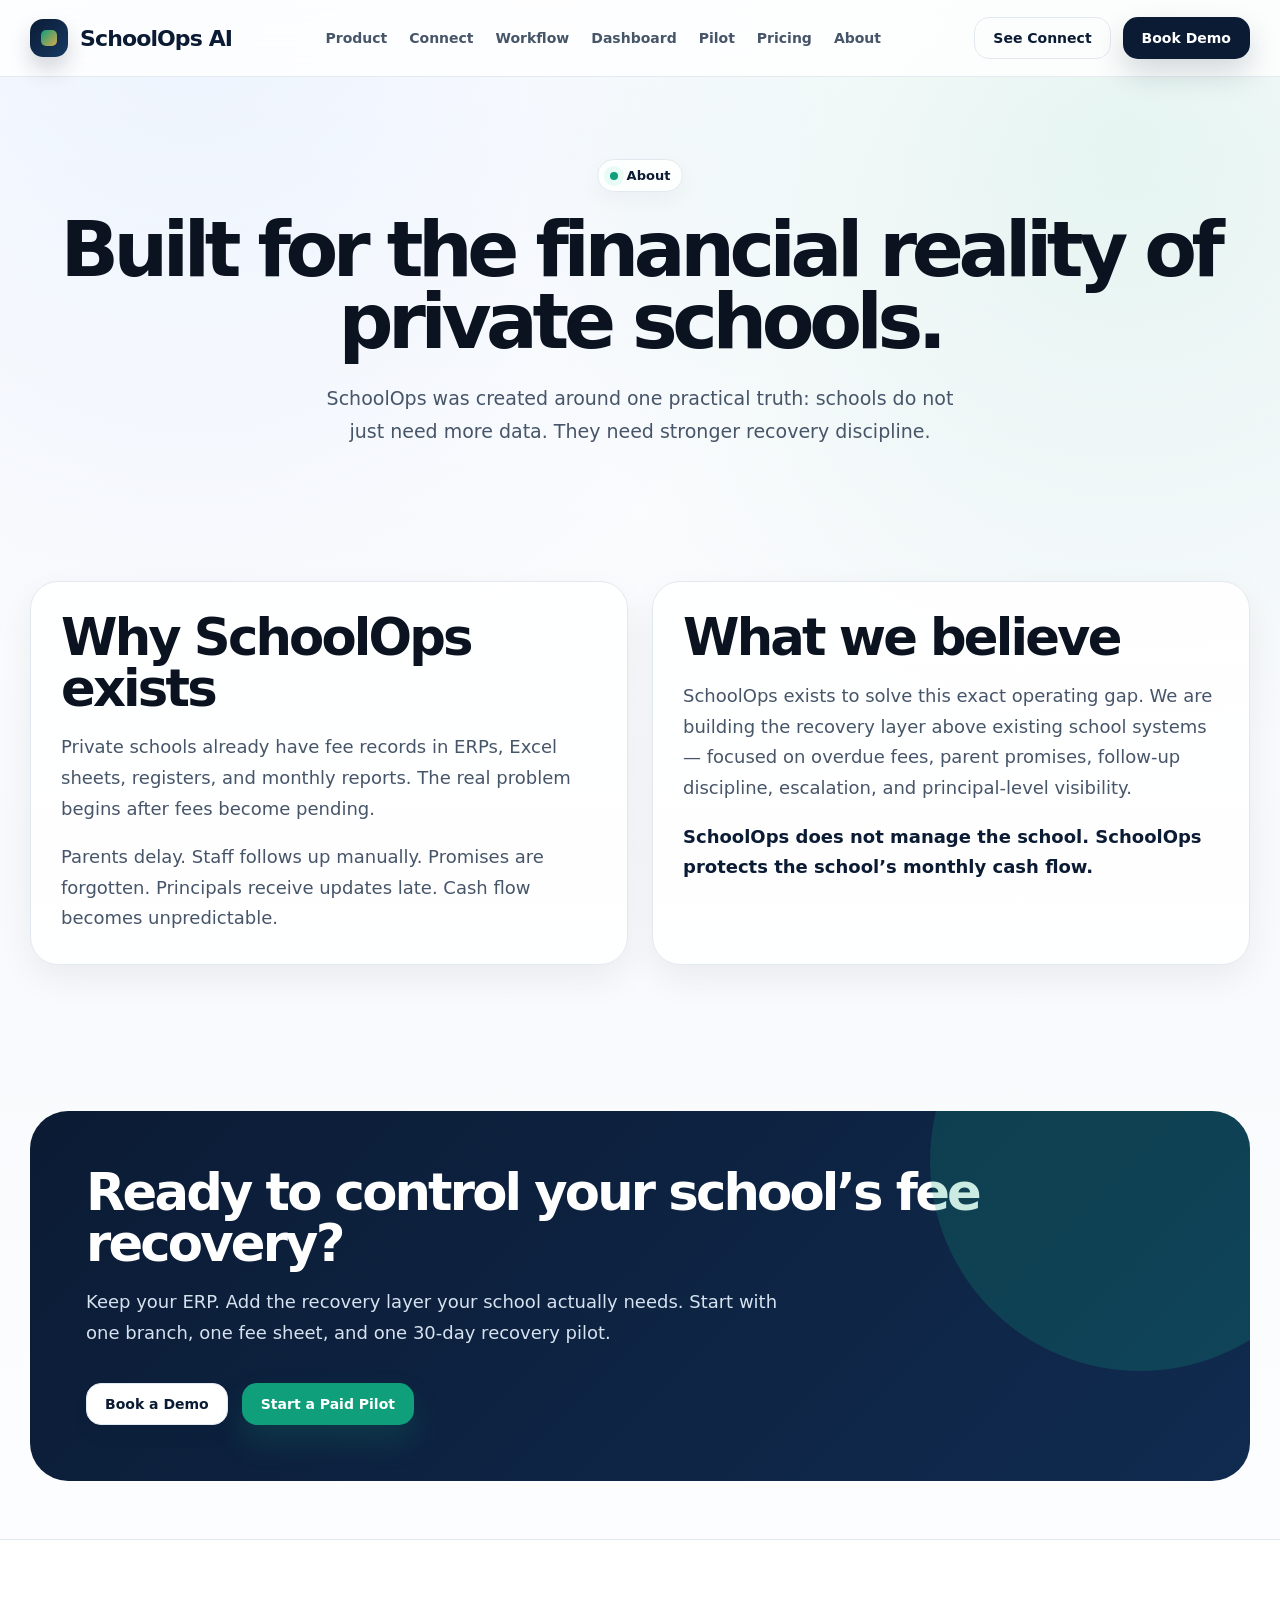
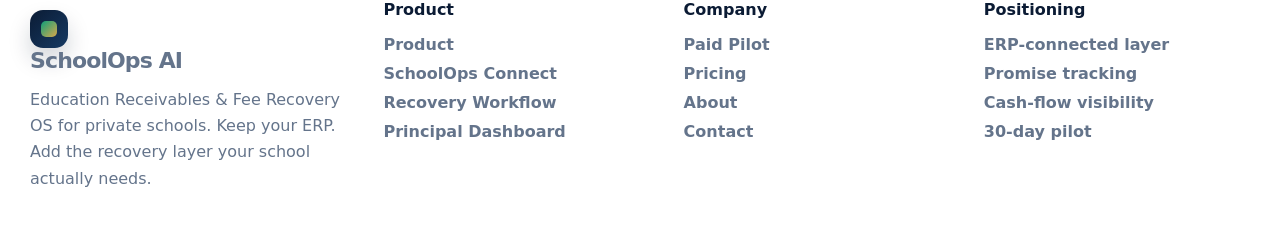
==== about.html @ 5b38db03 "SchoolOps_Website Fee_Recovery_OS" ====
<!doctype html>
<html lang="en">
<head>
  <meta charset="utf-8"><meta name="viewport" content="width=device-width, initial-scale=1">
  <title>About SchoolOps AI | SchoolOps AI</title>
  <meta name="description" content="Built for the financial reality of private schools.">
  <link rel="stylesheet" href="assets/styles.css">
</head>
<body>

<nav class="site-nav">
  <div class="container nav-inner">
    <a class="logo" href="index.html"><span class="logo-mark"><span></span></span>SchoolOps AI</a>
    <button class="mobile-toggle" aria-label="Open navigation"><span></span><span></span><span></span></button>
    <div class="nav-links">
      <a href="product.html">Product</a><a href="connect.html">Connect</a><a href="workflow.html">Workflow</a><a href="dashboard.html">Dashboard</a><a href="pilot.html">Pilot</a><a href="pricing.html">Pricing</a><a href="about.html">About</a>
    </div>
    <div class="nav-actions">
      <a class="btn ghost" href="connect.html">See Connect</a>
      <a class="btn primary" href="contact.html">Book Demo</a>
    </div>
  </div>
</nav>

<main>

<section class="page-hero">
  <div class="container">
    <div class="eyebrow"><span class="eyebrow-dot"></span> About</div>
    <h1>Built for the financial reality of private schools.</h1>
    <p class="lead">SchoolOps was created around one practical truth: schools do not just need more data. They need stronger recovery discipline.</p>
  </div>
</section>
<section class="section">
  <div class="container grid-2">
    <div class="card pad">
      <h2>Why SchoolOps exists</h2>
      <p class="section-copy">Private schools already have fee records in ERPs, Excel sheets, registers, and monthly reports. The real problem begins after fees become pending.</p>
      <p class="section-copy">Parents delay. Staff follows up manually. Promises are forgotten. Principals receive updates late. Cash flow becomes unpredictable.</p>
    </div>
    <div class="card pad">
      <h2>What we believe</h2>
      <p class="section-copy">SchoolOps exists to solve this exact operating gap. We are building the recovery layer above existing school systems — focused on overdue fees, parent promises, follow-up discipline, escalation, and principal-level visibility.</p>
      <p class="section-copy" style="font-weight:900;color:var(--navy)">SchoolOps does not manage the school. SchoolOps protects the school’s monthly cash flow.</p>
    </div>
  </div>
</section>


<section class="section tight">
  <div class="container">
    <div class="cta-banner">
      <h2>Ready to control your school’s fee recovery?</h2>
      <p>Keep your ERP. Add the recovery layer your school actually needs. Start with one branch, one fee sheet, and one 30-day recovery pilot.</p>
      <div class="hero-actions">
        <a class="btn secondary" href="contact.html">Book a Demo</a>
        <a class="btn emerald" href="pilot.html">Start a Paid Pilot</a>
      </div>
    </div>
  </div>
</section>

</main>

<footer class="footer">
  <div class="container footer-grid">
    <div>
      <a class="logo" href="index.html"><span class="logo-mark"><span></span></span>SchoolOps AI</a>
      <p>Education Receivables & Fee Recovery OS for private schools. Keep your ERP. Add the recovery layer your school actually needs.</p>
    </div>
    <div>
      <h4>Product</h4>
      <a href="product.html">Product</a>
      <a href="connect.html">SchoolOps Connect</a>
      <a href="workflow.html">Recovery Workflow</a>
      <a href="dashboard.html">Principal Dashboard</a>
    </div>
    <div>
      <h4>Company</h4>
      <a href="pilot.html">Paid Pilot</a>
      <a href="pricing.html">Pricing</a>
      <a href="about.html">About</a>
      <a href="contact.html">Contact</a>
    </div>
    <div>
      <h4>Positioning</h4>
      <a href="connect.html">ERP-connected layer</a>
      <a href="workflow.html">Promise tracking</a>
      <a href="dashboard.html">Cash-flow visibility</a>
      <a href="pilot.html">30-day pilot</a>
    </div>
  </div>
</footer>

<script src="assets/script.js"></script>
</body>
</html>
---- assets/styles.css ----
:root{
  --navy:#0B1B34;
  --ink:#0B1220;
  --slate:#64748B;
  --muted:#94A3B8;
  --line:#E2E8F0;
  --soft:#F7F9FC;
  --ivory:#FCFAF5;
  --white:#FFFFFF;
  --emerald:#0F9F7A;
  --emerald-soft:#E9FBF5;
  --gold:#D7A84B;
  --gold-soft:#FFF7E6;
  --blue:#3B82F6;
  --blue-soft:#ECF4FF;
  --red:#EF4444;
  --red-soft:#FFF1F2;
  --amber:#F59E0B;
  --amber-soft:#FFF7E6;
  --purple:#7C3AED;
  --purple-soft:#F5F0FF;
  --shadow:0 24px 70px rgba(15,23,42,.08);
  --shadow-soft:0 14px 35px rgba(15,23,42,.06);
  --radius:28px;
  --radius-sm:18px;
  --max:1220px;
}
*{box-sizing:border-box}
html{scroll-behavior:smooth}
body{
  margin:0;
  font-family:Inter, ui-sans-serif, system-ui, -apple-system, BlinkMacSystemFont, "Segoe UI", sans-serif;
  color:var(--ink);
  background:
    radial-gradient(circle at 15% 0%, rgba(59,130,246,.09), transparent 32%),
    radial-gradient(circle at 88% 8%, rgba(15,159,122,.10), transparent 30%),
    linear-gradient(180deg,#fff 0%,#f7f9fc 46%,#fff 100%);
  overflow-x:hidden;
}
a{color:inherit;text-decoration:none}
button,input,select,textarea{font:inherit}
.container{width:min(var(--max),calc(100% - 40px));margin:0 auto}
.site-nav{
  position:sticky;top:0;z-index:100;
  backdrop-filter:blur(18px);
  background:rgba(255,255,255,.82);
  border-bottom:1px solid rgba(226,232,240,.88);
}
.nav-inner{height:76px;display:flex;align-items:center;justify-content:space-between;gap:24px}
.logo{display:flex;align-items:center;gap:12px;font-weight:900;letter-spacing:-.04em;color:var(--navy);font-size:22px}
.logo-mark{width:38px;height:38px;border-radius:13px;background:linear-gradient(135deg,var(--navy),#163A63);display:grid;place-items:center;color:#fff;box-shadow:0 12px 22px rgba(11,27,52,.18)}
.logo-mark span{width:16px;height:16px;border-radius:5px;background:linear-gradient(135deg,var(--emerald),var(--gold));display:block}
.nav-links{display:flex;align-items:center;gap:22px;color:#475569;font-size:14px;font-weight:700}
.nav-links a{transition:.2s}
.nav-links a:hover{color:var(--navy)}
.nav-actions{display:flex;align-items:center;gap:12px}
.btn{
  display:inline-flex;align-items:center;justify-content:center;gap:10px;
  padding:13px 18px;border-radius:15px;border:1px solid transparent;
  font-weight:800;font-size:14px;line-height:1;cursor:pointer;transition:.25s ease;
}
.btn.primary{background:var(--navy);color:#fff;box-shadow:0 14px 30px rgba(11,27,52,.17)}
.btn.primary:hover{transform:translateY(-2px);box-shadow:0 20px 45px rgba(11,27,52,.23)}
.btn.secondary{background:#fff;color:var(--navy);border-color:var(--line);box-shadow:0 10px 20px rgba(15,23,42,.04)}
.btn.secondary:hover{border-color:#CBD5E1;transform:translateY(-2px)}
.btn.emerald{background:var(--emerald);color:#fff;box-shadow:0 16px 30px rgba(15,159,122,.18)}
.btn.ghost{background:transparent;color:var(--navy);border-color:var(--line)}
.mobile-toggle{display:none;border:0;background:#fff;border:1px solid var(--line);border-radius:12px;width:44px;height:44px}
.mobile-toggle span{display:block;width:18px;height:2px;background:var(--navy);margin:4px auto;border-radius:2px}
.hero{padding:96px 0 70px;position:relative}
.hero-grid{display:grid;grid-template-columns:1.02fr .98fr;gap:58px;align-items:center}
.eyebrow{
  display:inline-flex;align-items:center;gap:9px;
  padding:8px 12px;border:1px solid var(--line);border-radius:999px;background:rgba(255,255,255,.85);
  color:var(--navy);font-size:13px;font-weight:900;box-shadow:0 8px 22px rgba(15,23,42,.04)
}
.eyebrow-dot{width:8px;height:8px;border-radius:50%;background:var(--emerald);box-shadow:0 0 0 6px var(--emerald-soft)}
h1,h2,h3,p{margin:0}
h1{font-size:clamp(48px,6vw,78px);line-height:.94;letter-spacing:-.07em;color:var(--ink);margin-top:22px}
h2{font-size:clamp(34px,4vw,54px);line-height:1;letter-spacing:-.055em;color:var(--ink)}
h3{font-size:23px;letter-spacing:-.035em;color:var(--ink)}
.lead{font-size:19px;line-height:1.7;color:#475569;margin-top:24px;max-width:665px}
.hero-actions{display:flex;gap:14px;align-items:center;margin-top:34px;flex-wrap:wrap}
.trust-line{margin-top:22px;color:#64748B;font-size:14px;font-weight:700}
.mini-proof{display:flex;gap:12px;flex-wrap:wrap;margin-top:28px}
.proof-pill{padding:10px 13px;border:1px solid var(--line);border-radius:999px;background:#fff;font-size:13px;color:#475569;font-weight:800}
.section{padding:88px 0}
.section.tight{padding:58px 0}
.section-head{max-width:780px;margin-bottom:34px}
.section-head.center{text-align:center;margin-left:auto;margin-right:auto}
.section-kicker{color:var(--emerald);font-weight:900;text-transform:uppercase;letter-spacing:.14em;font-size:12px;margin-bottom:13px}
.section-copy{font-size:18px;line-height:1.7;color:#475569;margin-top:18px}
.card{
  background:rgba(255,255,255,.92);border:1px solid var(--line);border-radius:var(--radius);
  box-shadow:var(--shadow-soft);position:relative;
}
.card.pad{padding:30px}
.grid-2{display:grid;grid-template-columns:1fr 1fr;gap:24px}
.grid-3{display:grid;grid-template-columns:repeat(3,1fr);gap:22px}
.grid-4{display:grid;grid-template-columns:repeat(4,1fr);gap:18px}
.metric-grid{display:grid;grid-template-columns:repeat(4,1fr);gap:16px}
.metric-card{padding:20px;border-radius:22px;background:#fff;border:1px solid var(--line)}
.metric-label{font-size:12px;color:var(--slate);font-weight:900;text-transform:uppercase;letter-spacing:.08em}
.metric-value{font-size:30px;letter-spacing:-.055em;font-weight:900;margin-top:7px;color:var(--ink)}
.metric-tag{display:inline-flex;margin-top:12px;font-size:12px;font-weight:900;padding:7px 9px;border-radius:999px}
.tag-green{background:var(--emerald-soft);color:var(--emerald)}
.tag-red{background:var(--red-soft);color:var(--red)}
.tag-gold{background:var(--gold-soft);color:#A66D00}
.tag-blue{background:var(--blue-soft);color:var(--blue)}
.dashboard-shell{
  padding:16px;border-radius:32px;background:linear-gradient(180deg,#fff,#f8fafc);
  border:1px solid rgba(226,232,240,.95);box-shadow:0 34px 90px rgba(15,23,42,.12);
}
.dashboard-top{display:flex;align-items:center;justify-content:space-between;padding:10px 12px 18px}
.window-dots{display:flex;gap:7px}
.window-dots span{width:10px;height:10px;border-radius:50%;background:#CBD5E1}
.dash-title{font-weight:900;color:var(--navy);font-size:14px}
.dashboard-card{background:#fff;border:1px solid var(--line);border-radius:24px;padding:22px;box-shadow:0 12px 25px rgba(15,23,42,.045)}
.hero-dashboard{display:grid;gap:16px}
.hero-dashboard .big-panel{display:grid;grid-template-columns:1fr .86fr;gap:16px}
.chart-line{height:176px;margin-top:18px;border-radius:20px;background:
  linear-gradient(180deg,rgba(15,159,122,.10),transparent),
  repeating-linear-gradient(0deg,#fff,#fff 38px,#f1f5f9 39px);
  position:relative;overflow:hidden;
}
.chart-line svg{position:absolute;inset:0;width:100%;height:100%}
.risk-list{display:grid;gap:11px;margin-top:14px}
.risk-row{display:flex;align-items:center;justify-content:space-between;padding:12px 13px;background:#f8fafc;border-radius:15px;border:1px solid #edf2f7}
.risk-row strong{font-size:14px}.risk-row span{font-size:13px;font-weight:900}
.table{width:100%;border-collapse:collapse;margin-top:16px}
.table th{text-align:left;color:#64748B;font-size:12px;text-transform:uppercase;letter-spacing:.08em;padding:12px 10px;border-bottom:1px solid var(--line)}
.table td{font-size:14px;padding:14px 10px;border-bottom:1px solid #edf2f7;font-weight:700;color:#1e293b}
.flow-strip{display:grid;grid-template-columns:repeat(5,1fr);gap:12px;margin-top:30px}
.flow-box{background:#fff;border:1px solid var(--line);border-radius:22px;padding:20px;position:relative;box-shadow:var(--shadow-soft)}
.flow-box:not(:last-child)::after{content:"→";position:absolute;right:-20px;top:50%;transform:translateY(-50%);color:#CBD5E1;font-size:24px;font-weight:900;z-index:2}
.flow-box strong{display:block;font-size:15px;color:var(--navy);margin-bottom:8px}
.flow-box p{font-size:13px;line-height:1.45;color:var(--slate)}
.compare{overflow:hidden}
.compare-grid{display:grid;grid-template-columns:1fr 1fr}
.compare-col{padding:32px}
.compare-col:first-child{border-right:1px solid var(--line)}
.compare-title{display:flex;align-items:center;gap:10px;font-weight:900;color:var(--navy);font-size:20px;margin-bottom:18px}
.check-list{display:grid;gap:13px}
.check-list li{list-style:none;display:flex;gap:10px;color:#475569;line-height:1.45;font-weight:700}
.check{width:22px;height:22px;border-radius:50%;display:inline-grid;place-items:center;flex:0 0 22px;background:var(--emerald-soft);color:var(--emerald);font-size:13px;font-weight:900}
.xcheck{background:#F1F5F9;color:#94A3B8}
.steps{display:grid;grid-template-columns:repeat(3,1fr);gap:22px;margin-top:30px}
.step-card{padding:28px;background:#fff;border:1px solid var(--line);border-radius:28px;box-shadow:var(--shadow-soft)}
.step-num{width:42px;height:42px;border-radius:15px;background:var(--navy);color:#fff;display:grid;place-items:center;font-weight:900;margin-bottom:20px}
.step-card p{color:#64748B;line-height:1.65;margin-top:12px}
.mock-connect{padding:18px;margin-top:28px}
.mapping-ui{display:grid;grid-template-columns:.85fr 1fr;gap:18px}
.file-list,.map-list{display:grid;gap:11px}
.file-item,.map-item{padding:13px 14px;border-radius:16px;background:#f8fafc;border:1px solid var(--line);font-weight:800;color:#334155;font-size:14px}
.map-item{display:flex;justify-content:space-between;gap:10px;align-items:center}
.map-item span:last-child{background:var(--emerald-soft);color:var(--emerald);padding:7px 10px;border-radius:999px;font-size:12px}
.timeline{display:grid;grid-template-columns:repeat(4,1fr);gap:18px;margin-top:34px}
.timeline-card{padding:24px;border-radius:26px;background:#fff;border:1px solid var(--line);box-shadow:var(--shadow-soft)}
.timeline-card .mini{font-size:13px;color:var(--emerald);font-weight:900;margin-bottom:12px}
.timeline-card p{color:#64748B;line-height:1.55;margin-top:10px}
.feature-card{padding:26px;background:#fff;border:1px solid var(--line);border-radius:26px;box-shadow:var(--shadow-soft)}
.icon{
  width:46px;height:46px;border-radius:16px;background:var(--blue-soft);color:var(--blue);display:grid;place-items:center;font-weight:900;margin-bottom:18px;
}
.icon.green{background:var(--emerald-soft);color:var(--emerald)}
.icon.gold{background:var(--gold-soft);color:#A66D00}
.icon.red{background:var(--red-soft);color:var(--red)}
.feature-card p{color:#64748B;line-height:1.58;margin-top:12px}
.pilot-card{
  display:grid;grid-template-columns:1fr .85fr;gap:34px;align-items:center;
  padding:42px;border-radius:34px;background:linear-gradient(135deg,#fff,#f8fafc);border:1px solid var(--line);box-shadow:var(--shadow);
}
.pilot-list{display:grid;gap:12px;margin-top:24px}
.pilot-list div{display:flex;gap:10px;font-weight:800;color:#475569}
.pricing-card{padding:30px;background:#fff;border:1px solid var(--line);border-radius:30px;box-shadow:var(--shadow-soft);display:flex;flex-direction:column;min-height:370px}
.pricing-card.featured{border-color:rgba(15,159,122,.4);box-shadow:0 26px 70px rgba(15,159,122,.10)}
.price-label{color:var(--emerald);font-weight:900;font-size:13px;text-transform:uppercase;letter-spacing:.12em}
.price-title{font-size:26px;font-weight:900;letter-spacing:-.04em;margin-top:10px;color:var(--navy)}
.price-copy{font-size:15px;color:#64748B;line-height:1.65;margin-top:12px}
.price-note{margin-top:18px;color:var(--ink);font-size:24px;font-weight:900;letter-spacing:-.04em}
.pricing-card ul{padding:0;margin:22px 0;display:grid;gap:10px}
.pricing-card li{list-style:none;color:#475569;font-weight:750;display:flex;gap:9px;line-height:1.35}
.pricing-card .btn{margin-top:auto}
.security-grid{display:grid;grid-template-columns:repeat(3,1fr);gap:18px}
.security-item{background:#fff;border:1px solid var(--line);border-radius:22px;padding:21px;box-shadow:var(--shadow-soft)}
.security-item strong{display:block;color:var(--navy);margin-bottom:7px}
.security-item p{color:#64748B;line-height:1.52;font-size:14px}
.faq{display:grid;gap:12px}
.faq-item{background:#fff;border:1px solid var(--line);border-radius:20px;overflow:hidden}
.faq-q{display:flex;justify-content:space-between;gap:20px;width:100%;padding:22px 24px;background:#fff;border:0;text-align:left;font-weight:900;color:var(--navy);cursor:pointer}
.faq-a{display:none;padding:0 24px 22px;color:#64748B;line-height:1.65}
.faq-item.active .faq-a{display:block}
.cta-banner{padding:56px;border-radius:38px;background:linear-gradient(135deg,var(--navy),#102B50);color:#fff;position:relative;overflow:hidden}
.cta-banner::after{content:"";position:absolute;right:-100px;top:-160px;width:420px;height:420px;border-radius:50%;background:rgba(15,159,122,.22)}
.cta-banner h2{color:#fff}
.cta-banner p{color:#D6E2EF;line-height:1.7;font-size:18px;margin-top:18px;max-width:720px}
.cta-banner .btn.secondary{background:#fff;color:var(--navy)}
.footer{padding:60px 0;background:#fff;border-top:1px solid var(--line)}
.footer-grid{display:grid;grid-template-columns:1.2fr repeat(3,1fr);gap:34px}
.footer p{color:#64748B;line-height:1.65;margin-top:14px}
.footer h4{margin:0 0 16px;color:var(--navy)}
.footer a{display:block;color:#64748B;margin:10px 0;font-weight:700}
.page-hero{padding:82px 0 46px;text-align:center}
.page-hero .lead{margin-left:auto;margin-right:auto}
.subnav-note{display:inline-flex;margin-top:24px;padding:11px 15px;border-radius:999px;background:#fff;border:1px solid var(--line);color:#64748B;font-weight:800;font-size:14px}
.form-card{padding:32px;background:#fff;border:1px solid var(--line);border-radius:30px;box-shadow:var(--shadow)}
.form-grid{display:grid;grid-template-columns:1fr 1fr;gap:16px}
.field{display:grid;gap:7px}
.field.full{grid-column:1/-1}
label{font-weight:900;color:var(--navy);font-size:13px}
input,select,textarea{
  width:100%;border:1px solid var(--line);background:#fff;border-radius:15px;padding:14px 15px;color:var(--ink);outline:none;transition:.2s
}
input:focus,select:focus,textarea:focus{border-color:var(--emerald);box-shadow:0 0 0 4px var(--emerald-soft)}
textarea{min-height:132px;resize:vertical}
.success-message{display:none;margin-top:16px;padding:15px;border-radius:15px;background:var(--emerald-soft);color:var(--emerald);font-weight:900}
.success-message.show{display:block}
@media (max-width: 1050px){
  .hero-grid,.grid-2,.pilot-card{grid-template-columns:1fr}
  .metric-grid,.grid-4{grid-template-columns:repeat(2,1fr)}
  .timeline,.steps,.grid-3,.security-grid{grid-template-columns:1fr 1fr}
  .flow-strip{grid-template-columns:1fr}
  .flow-box::after{display:none}
  .mapping-ui{grid-template-columns:1fr}
  .footer-grid{grid-template-columns:1fr 1fr}
}
@media (max-width: 820px){
  .nav-links,.nav-actions{display:none}
  .mobile-toggle{display:block}
  .nav-inner.open .nav-links,.nav-inner.open .nav-actions{
    display:flex;position:absolute;left:20px;right:20px;top:86px;background:#fff;border:1px solid var(--line);border-radius:24px;padding:22px;box-shadow:var(--shadow);flex-direction:column;align-items:flex-start
  }
  .nav-inner.open .nav-actions{top:330px}
  h1{font-size:45px}
  h2{font-size:34px}
  .hero{padding-top:60px}
  .metric-grid,.grid-3,.grid-4,.steps,.timeline,.security-grid,.form-grid{grid-template-columns:1fr}
  .compare-grid{grid-template-columns:1fr}
  .compare-col:first-child{border-right:0;border-bottom:1px solid var(--line)}
  .footer-grid{grid-template-columns:1fr}
  .cta-banner{padding:36px}
  .container{width:min(var(--max),calc(100% - 28px))}
}
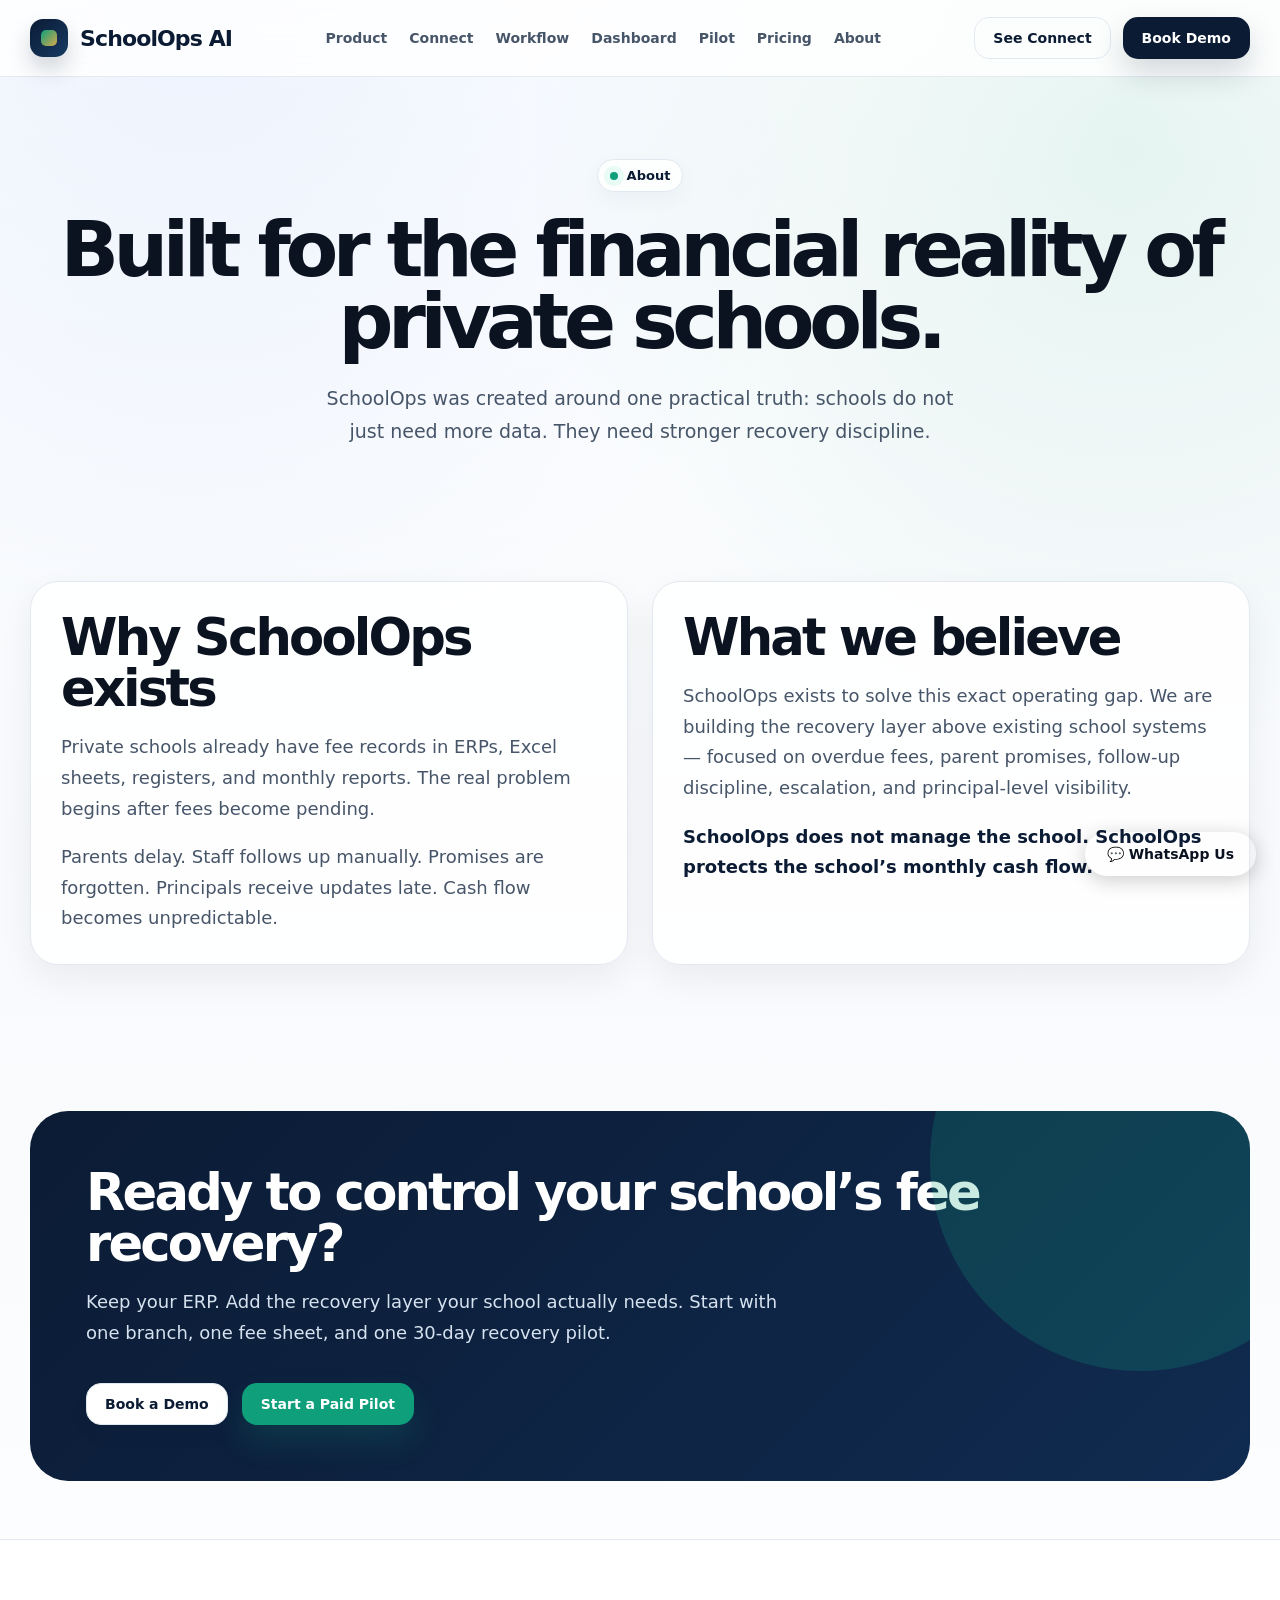
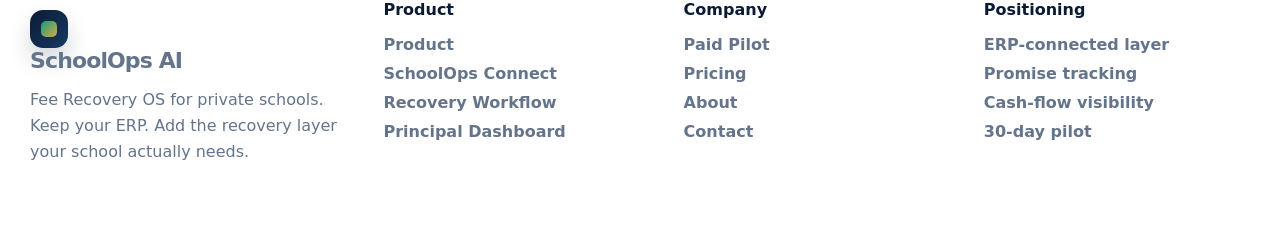
==== commit fd2f4911: "fix: formspree, whatsapp button, anchor price, footer copy" ====
--- a/about.html
+++ b/about.html
@@ -66,7 +66,7 @@
   <div class="container footer-grid">
     <div>
       <a class="logo" href="index.html"><span class="logo-mark"><span></span></span>SchoolOps AI</a>
-      <p>Education Receivables & Fee Recovery OS for private schools. Keep your ERP. Add the recovery layer your school actually needs.</p>
+      <p>Fee Recovery OS for private schools. Keep your ERP. Add the recovery layer your school actually needs.</p>
     </div>
     <div>
       <h4>Product</h4>
@@ -93,5 +93,6 @@
 </footer>
 
 <script src="assets/script.js"></script>
+<a href="https://wa.me/923286222268?text=Assalam%20o%20Alaikum%2C%20I%20want%20to%20book%20a%20SchoolOps%20demo" target="_blank" style="position:fixed;bottom:24px;right:24px;background:%2325D366;color:%23fff;padding:14px 22px;border-radius:50px;font-weight:700;font-size:14px;text-decoration:none;box-shadow:0 4px 20px rgba(0,0,0,0.2);z-index:9999;">💬 WhatsApp Us</a>
 </body>
 </html>
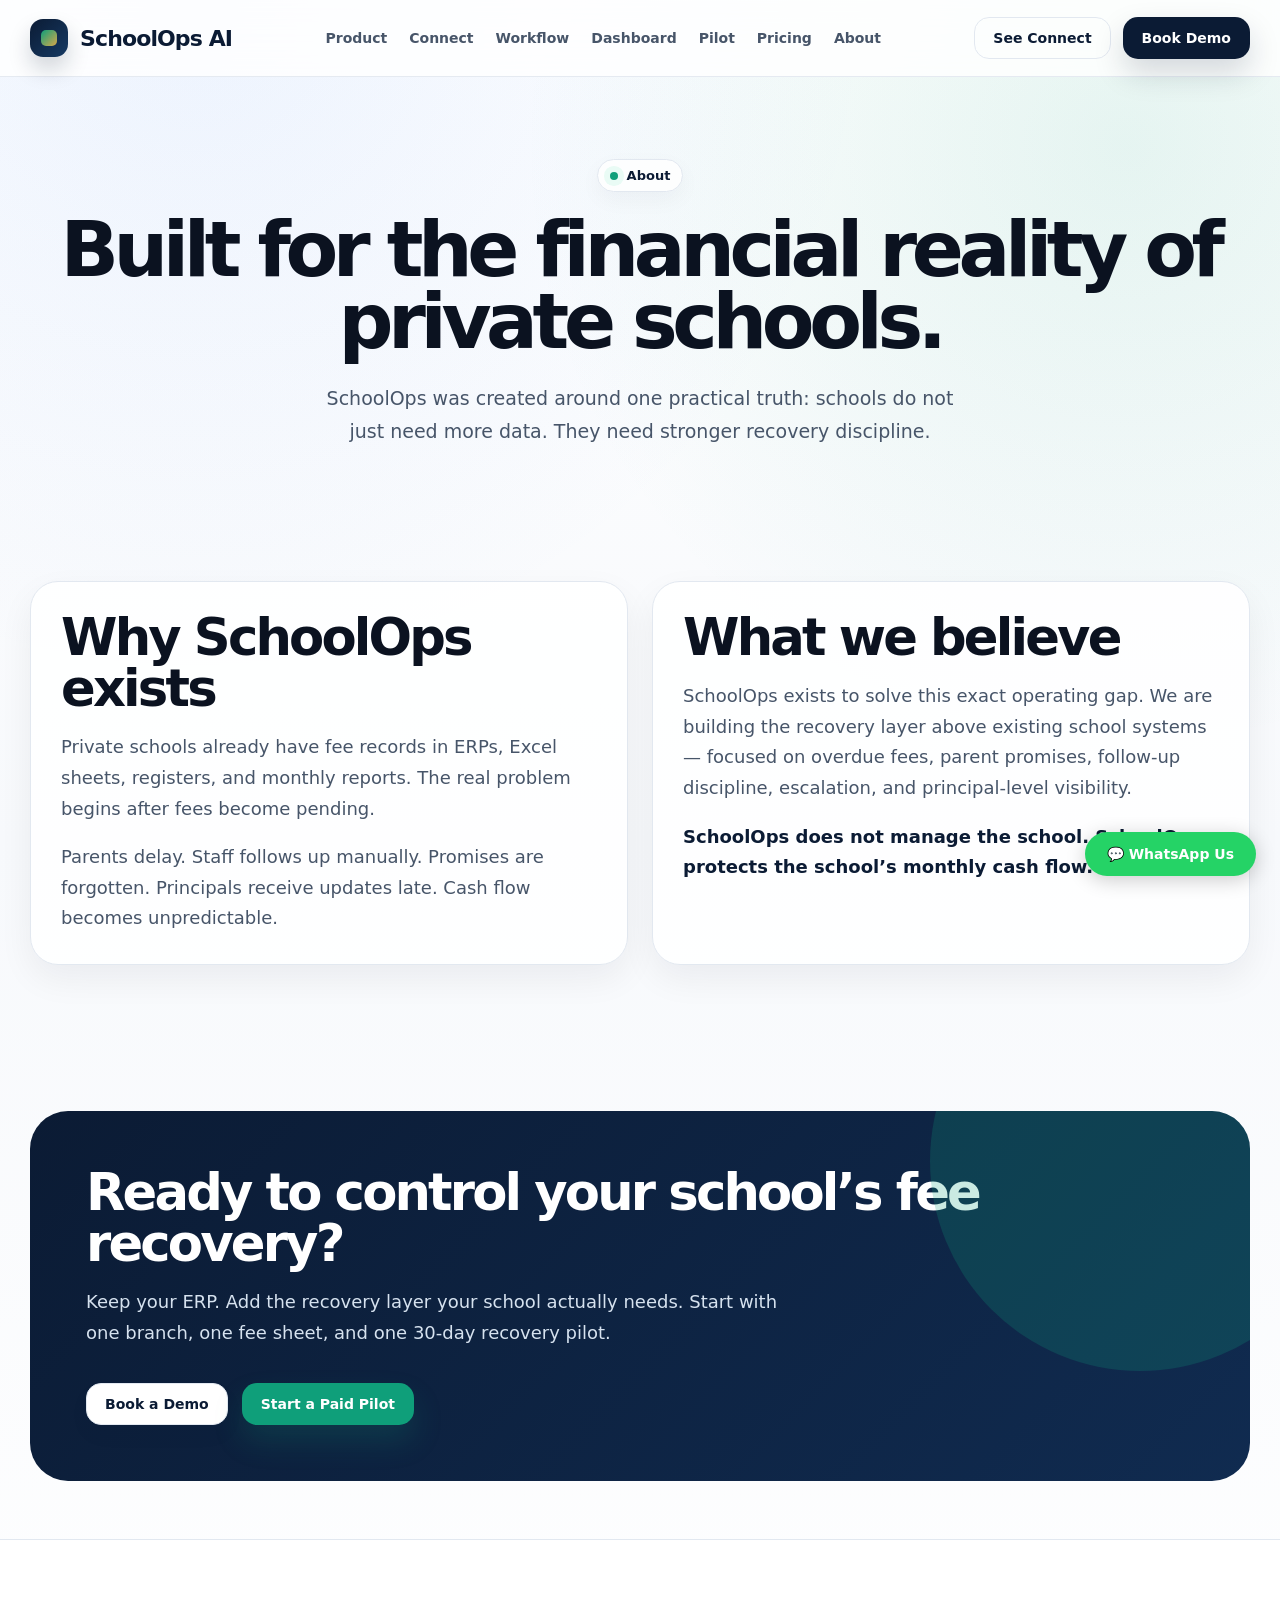
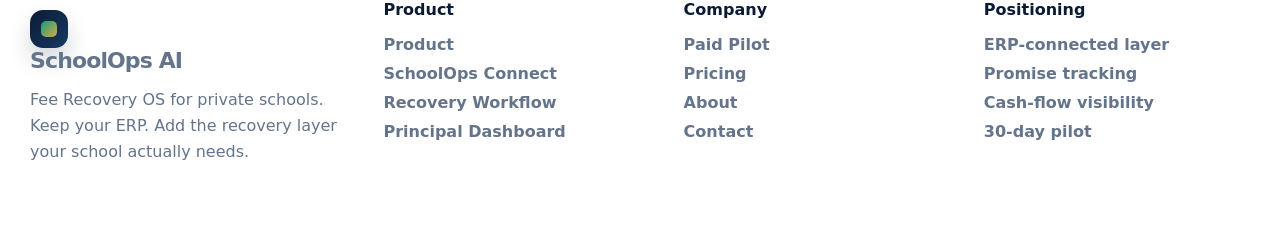
==== commit 1b622309: "Fix WhatsApp button CSS bug, remove ERP-mapping overclaim, align pricing to PKR 8,000" ====
--- a/about.html
+++ b/about.html
@@ -93,6 +93,6 @@
 </footer>
 
 <script src="assets/script.js"></script>
-<a href="https://wa.me/923286222268?text=Assalam%20o%20Alaikum%2C%20I%20want%20to%20book%20a%20SchoolOps%20demo" target="_blank" style="position:fixed;bottom:24px;right:24px;background:%2325D366;color:%23fff;padding:14px 22px;border-radius:50px;font-weight:700;font-size:14px;text-decoration:none;box-shadow:0 4px 20px rgba(0,0,0,0.2);z-index:9999;">💬 WhatsApp Us</a>
+<a href="https://wa.me/923286222268?text=Assalam%20o%20Alaikum%2C%20I%20want%20to%20book%20a%20SchoolOps%20demo" target="_blank" style="position:fixed;bottom:24px;right:24px;background:#25D366;color:#fff;padding:14px 22px;border-radius:50px;font-weight:700;font-size:14px;text-decoration:none;box-shadow:0 4px 20px rgba(0,0,0,0.2);z-index:9999;">💬 WhatsApp Us</a>
 </body>
 </html>
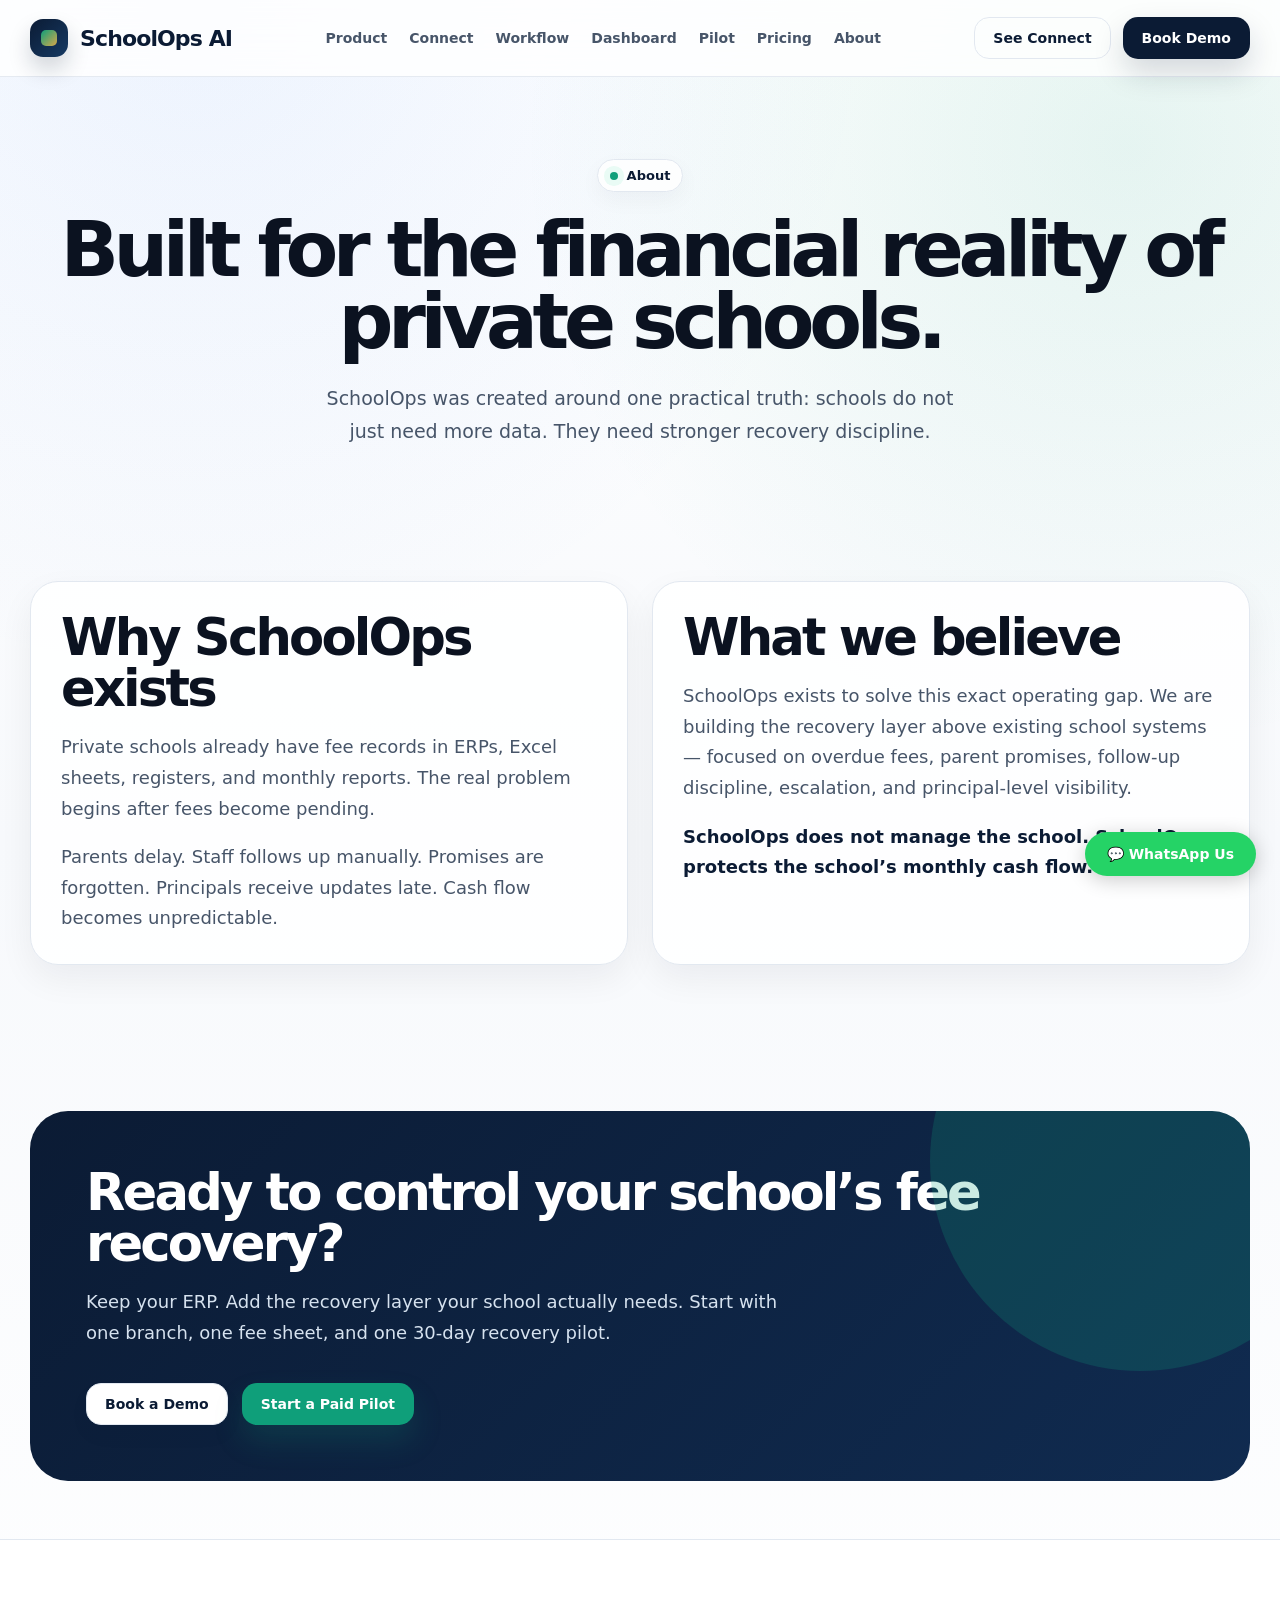
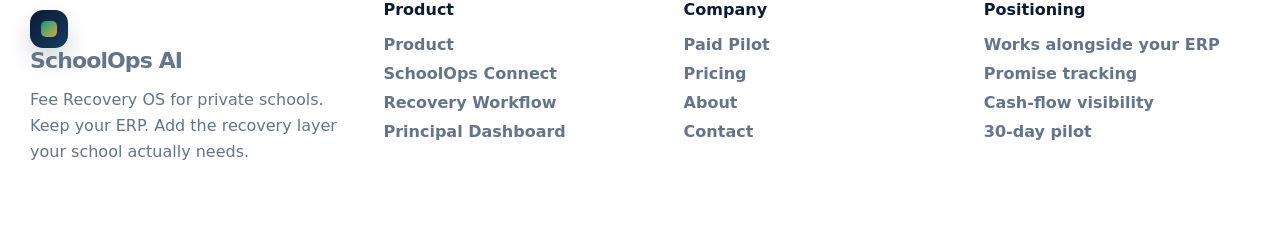
==== commit 8cb22aad: "Replace ERP-mapping mock UI and overclaim copy with honest CSV-template flow, fix footer label site-" ====
--- a/about.html
+++ b/about.html
@@ -84,7 +84,7 @@
     </div>
     <div>
       <h4>Positioning</h4>
-      <a href="connect.html">ERP-connected layer</a>
+      <a href="connect.html">Works alongside your ERP</a>
       <a href="workflow.html">Promise tracking</a>
       <a href="dashboard.html">Cash-flow visibility</a>
       <a href="pilot.html">30-day pilot</a>
